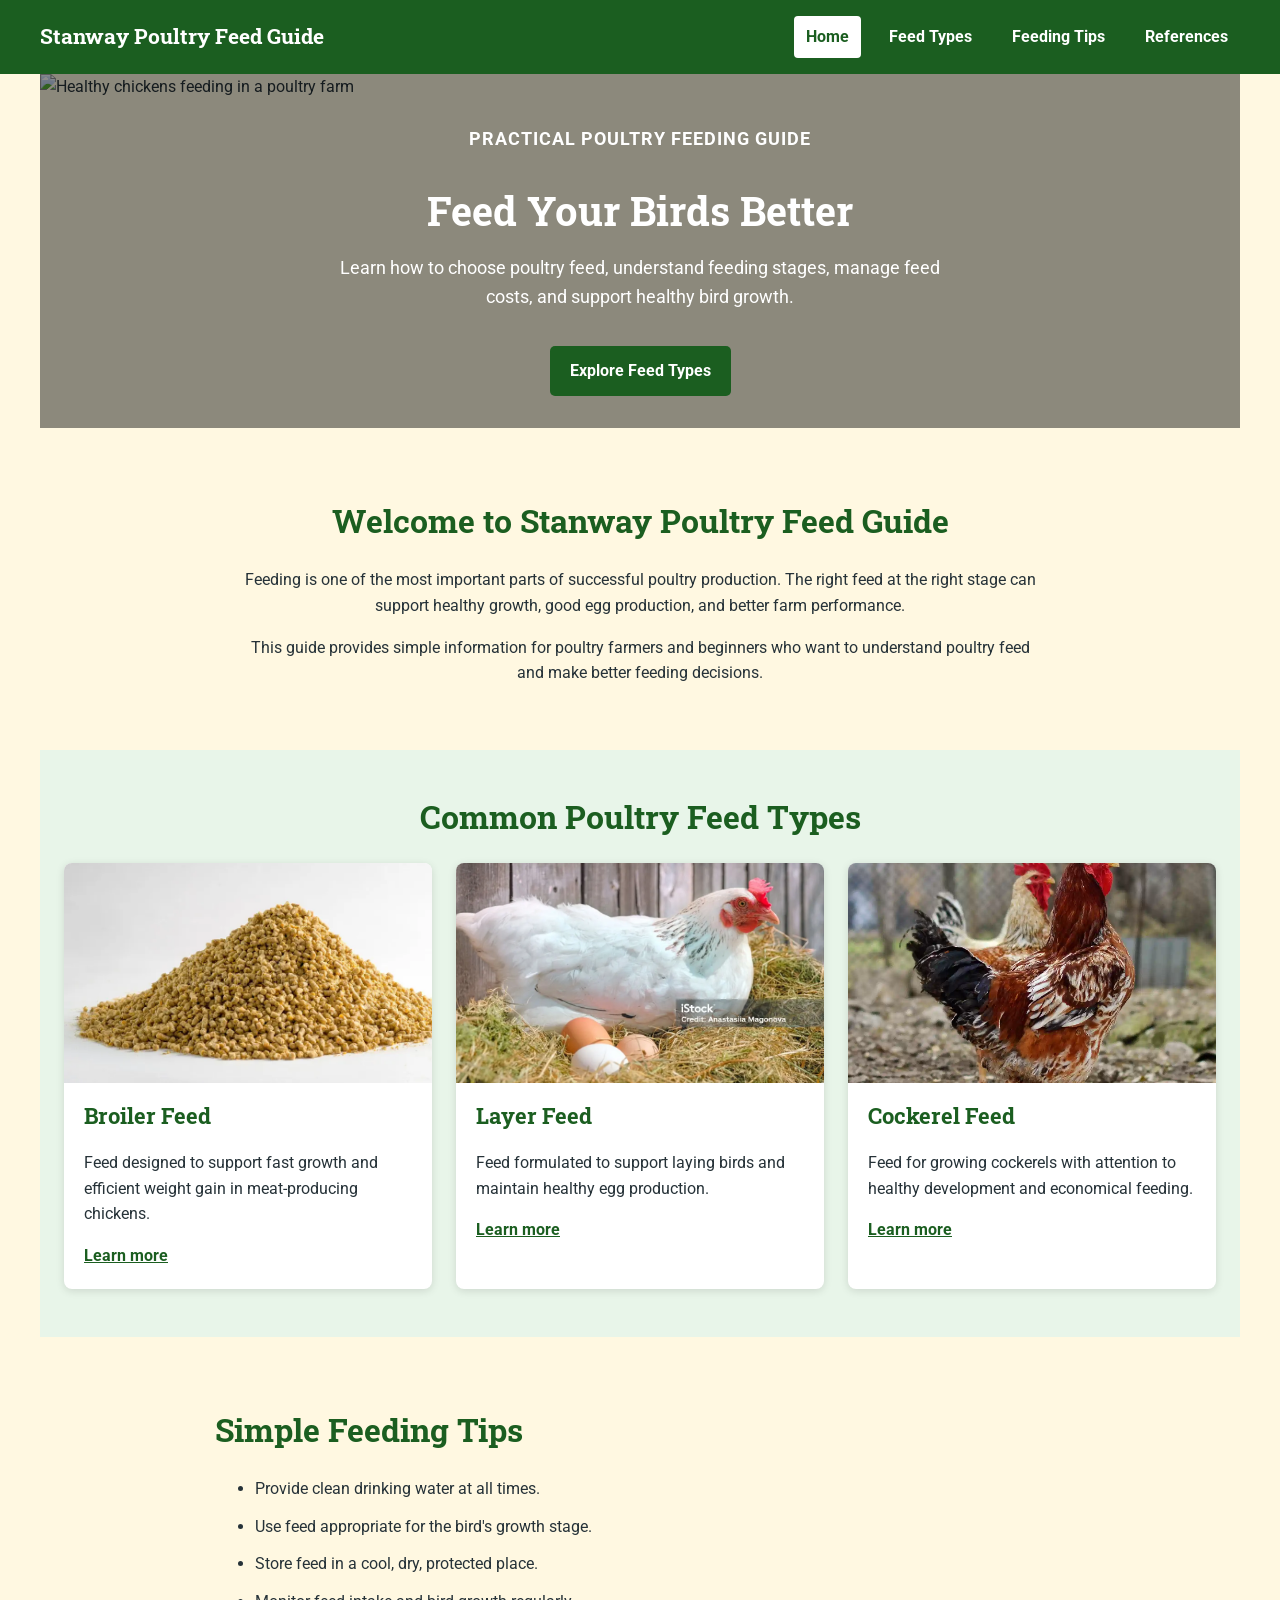
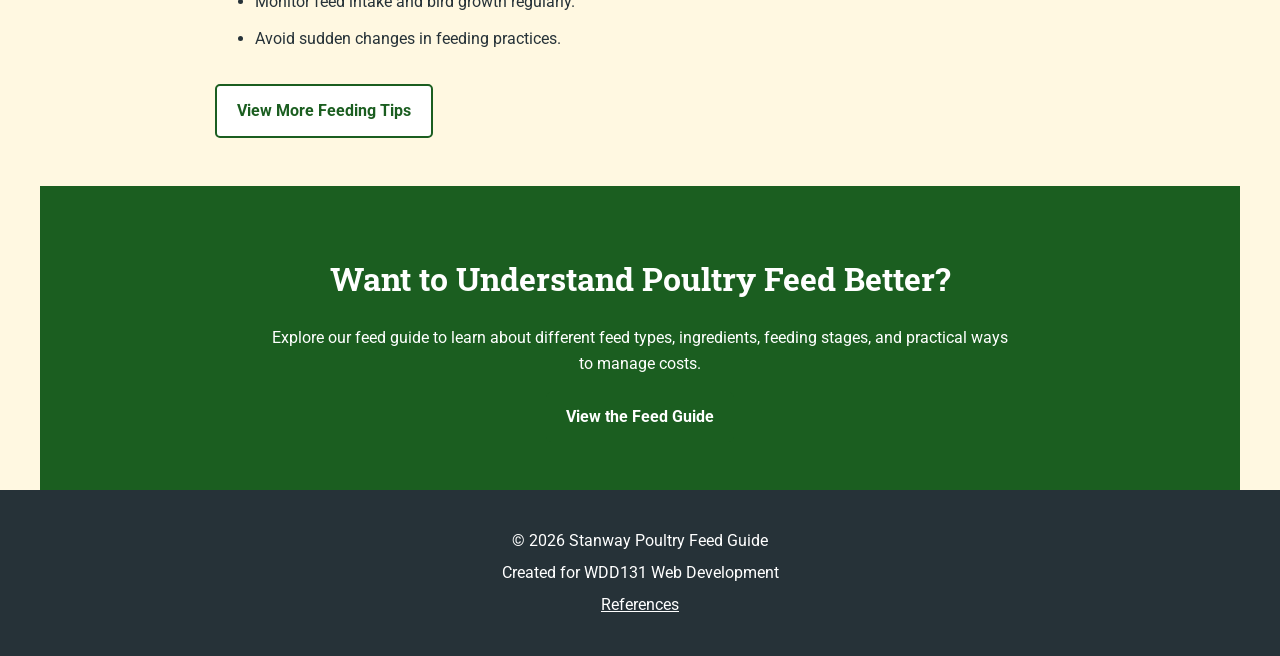
==== project/index.html @ 11e4b76f "project comm" ====
<!DOCTYPE html>
<html lang="en">
<head>
    <meta charset="UTF-8">
    <meta name="viewport" content="width=device-width, initial-scale=1.0">

    <meta
        name="description"
        content="Stanway Poultry Feed Guide helps poultry farmers understand feed types, feeding practices, ingredients, and ways to manage feed costs."
    >

    <meta name="author" content="Stanley Ihimjekwe">

    <title>Stanway Poultry Feed Guide | Home</title>

    <link rel="preconnect" href="https://fonts.googleapis.com">
    <link rel="preconnect" href="https://fonts.gstatic.com" crossorigin>

    <link
        href="https://fonts.googleapis.com/css2?family=Roboto&family=Roboto+Slab:wght@600;700&display=swap"
        rel="stylesheet"
    >

    <link rel="stylesheet" href="styles/project.css">
    <script src="scripts/project.js" defer></script>
</head>

<body>

    <header>
        <div class="header-content">
            <a class="logo" href="index.html">
                Stanway Poultry Feed Guide
            </a>

            <button
                id="menuButton"
                class="menu-button"
                aria-label="Open navigation menu"
                aria-expanded="false"
            >
                ☰
            </button>

            <nav id="mainNav">
                <a href="index.html" class="active">Home</a>
                <a href="feeds.html">Feed Types</a>
                <a href="tips.html">Feeding Tips</a>
                <a href="references.html">References</a>
            </nav>
        </div>
    </header>

    <main>

        <section class="hero">
            <img
                src="images/poultry-hero.webp"
                alt="Healthy chickens feeding in a poultry farm"
                width="1200"
                height="600"
            >

            <div class="hero-content">
                <p class="eyebrow">Practical Poultry Feeding Guide</p>

                <h1>Feed Your Birds Better</h1>

                <p>
                    Learn how to choose poultry feed, understand feeding stages,
                    manage feed costs, and support healthy bird growth.
                </p>

                <a class="button" href="feeds.html">
                    Explore Feed Types
                </a>
            </div>
        </section>

        <section class="intro">
            <h2>Welcome to Stanway Poultry Feed Guide</h2>

            <p>
                Feeding is one of the most important parts of successful poultry
                production. The right feed at the right stage can support healthy
                growth, good egg production, and better farm performance.
            </p>

            <p>
                This guide provides simple information for poultry farmers and
                beginners who want to understand poultry feed and make better
                feeding decisions.
            </p>
        </section>

        <section class="feed-preview">
            <h2>Common Poultry Feed Types</h2>

            <div class="card-grid">

                <article class="feed-card">
                    <img
                        src="images/broiler-feed.webp"
                        alt="Broiler chickens eating feed"
                        width="600"
                        height="400"
                        loading="lazy"
                    >

                    <div class="card-content">
                        <h3>Broiler Feed</h3>

                        <p>
                            Feed designed to support fast growth and efficient
                            weight gain in meat-producing chickens.
                        </p>

                        <a href="feeds.html">Learn more</a>
                    </div>
                </article>

                <article class="feed-card">
                    <img
                        src="images/layer-feed.webp"
                        alt="Layer chickens eating poultry feed"
                        width="600"
                        height="400"
                        loading="lazy"
                    >

                    <div class="card-content">
                        <h3>Layer Feed</h3>

                        <p>
                            Feed formulated to support laying birds and maintain
                            healthy egg production.
                        </p>

                        <a href="feeds.html">Learn more</a>
                    </div>
                </article>

                <article class="feed-card">
                    <img
                        src="images/cockerel-feed.webp"
                        alt="Young cockerels eating poultry feed"
                        width="600"
                        height="400"
                        loading="lazy"
                    >

                    <div class="card-content">
                        <h3>Cockerel Feed</h3>

                        <p>
                            Feed for growing cockerels with attention to healthy
                            development and economical feeding.
                        </p>

                        <a href="feeds.html">Learn more</a>
                    </div>
                </article>

            </div>
        </section>

        <section class="tips-preview">
            <div>
                <h2>Simple Feeding Tips</h2>

                <ul>
                    <li>Provide clean drinking water at all times.</li>
                    <li>Use feed appropriate for the bird's growth stage.</li>
                    <li>Store feed in a cool, dry, protected place.</li>
                    <li>Monitor feed intake and bird growth regularly.</li>
                    <li>Avoid sudden changes in feeding practices.</li>
                </ul>

                <a class="button secondary-button" href="tips.html">
                    View More Feeding Tips
                </a>
            </div>
        </section>

        <section class="call-to-action">
            <h2>Want to Understand Poultry Feed Better?</h2>

            <p>
                Explore our feed guide to learn about different feed types,
                ingredients, feeding stages, and practical ways to manage costs.
            </p>

            <a class="button" href="feeds.html">
                View the Feed Guide
            </a>
        </section>

    </main>

    <footer>
        <p>
            &copy; <span id="currentYear"> 2026 </span> Stanway Poultry Feed Guide
        </p>

        <p>
            Created for WDD131 Web Development
        </p>

        <p>
            <a href="references.html">References</a>
        </p>
    </footer>

</body>
</html>
---- project/styles/project.css ----
/* =========================
   GENERAL STYLES
========================= */

@media (max-width: 10px) {
    .hero img {
        height: 10px;
    }
}

:root {
    --dark-green: #1B5E20;
    --light-green: #E8F5E9;
    --cream: #FFF8E1;
    --dark-gray: #263238;
    --white: #FFFFFF;
    --border: #C8D6C9;
}

* {
    box-sizing: border-box;
}

body {
    margin: 0;
    font-family: "Roboto", sans-serif;
    color: var(--dark-gray);
    background-color: var(--cream);
    line-height: 1.6;
}

img {
    display: block;
    max-width: 100%;
    height: auto;
}

h1,
h2,
h3 {
    font-family: "Roboto Slab", serif;
    color: var(--dark-green);
    line-height: 1.2;
}

h1 {
    font-size: 2.5rem;
}

h2 {
    font-size: 2rem;
}

h3 {
    font-size: 1.35rem;
}

a {
    color: var(--dark-green);
}

a:hover {
    text-decoration-thickness: 2px;
}


/* =========================
   HEADER AND NAVIGATION
========================= */

header {
    background-color: var(--dark-green);
    color: var(--white);
    padding: 1rem;
}

.header-content {
    max-width: 1200px;
    margin: 0 auto;
    display: flex;
    align-items: center;
    justify-content: space-between;
    gap: 1rem;
}

.logo {
    color: var(--white);
    text-decoration: none;
    font-family: "Roboto Slab", serif;
    font-size: 1.3rem;
    font-weight: 700;
}

.logo:hover {
    text-decoration: none;
}

nav {
    display: flex;
    gap: 1rem;
    align-items: center;
}

nav a {
    color: var(--white);
    text-decoration: none;
    padding: 0.5rem 0.75rem;
    border-radius: 4px;
    font-weight: 700;
}

nav a:hover,
nav a.active {
    background-color: var(--white);
    color: var(--dark-green);
}

.menu-button {
    display: none;
    background: transparent;
    color: var(--white);
    border: 2px solid var(--white);
    border-radius: 4px;
    padding: 0.35rem 0.6rem;
    font-size: 1.3rem;
    cursor: pointer;
}


/* =========================
   HERO
========================= */

.hero {
    position: relative;
    min-height: 50px;
    display: flex;
    align-items: center;
    justify-content: center;
    overflow: hidden;
}

.hero img {
    position: absolute;
    inset: 0;
    width: 100%;
    height: 100%;
    object-fit: cover;
}

.hero::after {
    content: "";
    position: absolute;
    inset: 0;
    background-color: rgba(0, 0, 0, 0.45);
}

.hero-content {
    position: relative;
    z-index: 1;
    max-width: 700px;
    padding: 2rem;
    text-align: center;
    color: var(--white);
}

.hero-content h1 {
    color: var(--white);
    margin-bottom: 1rem;
}

.hero-content p {
    font-size: 1.15rem;
}

.hero-content .eyebrow {
    font-weight: 700;
    text-transform: uppercase;
    letter-spacing: 1px;
}


/* =========================
   BUTTONS
========================= */

.button {
    display: inline-block;
    background-color: var(--dark-green);
    color: var(--white);
    padding: 0.75rem 1.25rem;
    margin-top: 1rem;
    border-radius: 5px;
    text-decoration: none;
    font-weight: 700;
}

.button:hover {
    background-color: #0D4012;
    color: var(--white);
}

.secondary-button {
    background-color: var(--white);
    color: var(--dark-green);
    border: 2px solid var(--dark-green);
}

.secondary-button:hover {
    background-color: var(--dark-green);
    color: var(--white);
}


/* =========================
   GENERAL SECTIONS
========================= */

main {
    max-width: 1200px;
    margin: 0 auto;
}

.intro,
.feed-preview,
.tips-preview,
.call-to-action {
    padding: 3rem 1.5rem;
}

.intro {
    text-align: center;
    max-width: 900px;
    margin: 0 auto;
}

.intro p {
    max-width: 800px;
    margin: 1rem auto;
}


/* =========================
   FEED CARDS
========================= */

.feed-preview {
    background-color: var(--light-green);
}

.feed-preview h2 {
    text-align: center;
    margin-top: 0;
}

.card-grid {
    display: grid;
    grid-template-columns: repeat(3, 1fr);
    gap: 1.5rem;
}

.feed-card {
    background-color: var(--white);
    border-radius: 8px;
    overflow: hidden;
    box-shadow: 0 2px 8px rgba(0, 0, 0, 0.12);
}

.feed-card img {
    width: 100%;
    height: 220px;
    object-fit: cover;
}

.card-content {
    padding: 1.25rem;
}

.card-content h3 {
    margin-top: 0;
}

.card-content a {
    font-weight: 700;
}


/* =========================
   TIPS SECTION
========================= */

.tips-preview {
    background-color: var(--cream);
}

.tips-preview > div {
    max-width: 850px;
    margin: 0 auto;
}

.tips-preview li {
    margin-bottom: 0.75rem;
}


/* =========================
   CALL TO ACTION
========================= */

.call-to-action {
    background-color: var(--dark-green);
    color: var(--white);
    text-align: center;
}

.call-to-action h2 {
    color: var(--white);
}

.call-to-action p {
    max-width: 750px;
    margin: 0 auto;
}


/* =========================
   FEED PAGE
========================= */

.page-header {
    padding: 3rem 1.5rem;
    background-color: var(--light-green);
    text-align: center;
}

.page-header h1 {
    margin-bottom: 0.75rem;
}

.page-header p {
    max-width: 750px;
    margin: 0 auto;
}

.filter-section {
    padding: 2rem 1.5rem;
    text-align: center;
}

.filter-section label {
    font-weight: 700;
    margin-right: 0.5rem;
}

.filter-section select {
    padding: 0.65rem;
    border: 1px solid #777;
    border-radius: 4px;
    font: inherit;
}

.feed-list {
    padding: 2rem 1.5rem 4rem;
}

.feed-list-grid {
    display: grid;
    grid-template-columns: repeat(2, 1fr);
    gap: 1.5rem;
}

.feed-item {
    background-color: var(--white);
    border-left: 5px solid var(--dark-green);
    padding: 1.5rem;
    border-radius: 5px;
    box-shadow: 0 2px 7px rgba(0, 0, 0, 0.1);
}

.feed-item h2 {
    margin-top: 0;
    font-size: 1.5rem;
}

.feed-item .stage {
    font-weight: 700;
    color: var(--dark-green);
}


/* =========================
   TIPS PAGE
========================= */

.tips-content {
    padding: 3rem 1.5rem;
}

.tips-grid {
    display: grid;
    grid-template-columns: repeat(2, 1fr);
    gap: 1.5rem;
}

.tip-card {
    background-color: var(--white);
    padding: 1.5rem;
    border-radius: 7px;
    border-top: 4px solid var(--dark-green);
    box-shadow: 0 2px 7px rgba(0, 0, 0, 0.1);
}

.tip-card h2 {
    font-size: 1.4rem;
}


/* =========================
   FORM
========================= */

.form-section {
    background-color: var(--light-green);
    padding: 3rem 1.5rem;
}

.form-container {
    max-width: 750px;
    margin: 0 auto;
    background-color: var(--white);
    padding: 2rem;
    border-radius: 8px;
    box-shadow: 0 2px 8px rgba(0, 0, 0, 0.1);
}

form label {
    display: block;
    margin-top: 1rem;
    margin-bottom: 0.35rem;
    font-weight: 700;
}

form input,
form select,
form textarea {
    width: 100%;
    padding: 0.75rem;
    border: 1px solid #777;
    border-radius: 4px;
    font: inherit;
}

form textarea {
    min-height: 150px;
    resize: vertical;
}

form button {
    border: none;
    cursor: pointer;
    font: inherit;
}

.form-message {
    margin-top: 1rem;
    padding: 1rem;
    background-color: var(--light-green);
    border-left: 4px solid var(--dark-green);
    font-weight: 700;
}


/* =========================
   REFERENCES
========================= */

.references {
    padding: 3rem 1.5rem;
    max-width: 900px;
    margin: 0 auto;
}

.references li {
    margin-bottom: 1rem;
}


/* =========================
   FOOTER
========================= */

footer {
    background-color: var(--dark-gray);
    color: var(--white);
    text-align: center;
    padding: 2rem 1rem;
}

footer a {
    color: var(--white);
}

footer p {
    margin: 0.4rem 0;
}


/* =========================
   TABLET
========================= */

@media screen and (max-width: 800px) {

    .card-grid {
        grid-template-columns: 1fr;
    }

    .feed-list-grid,
    .tips-grid {
        grid-template-columns: 1fr;
    }

    .hero {
        min-height: 450px;
    }
}


/* =========================
   MOBILE
========================= */

@media screen and (max-width: 600px) {

    h1 {
        font-size: 2rem;
    }

    h2 {
        font-size: 1.6rem;
    }

    .header-content {
        flex-wrap: wrap;
    }

    .menu-button {
        display: block;
    }

    nav {
        display: none;
        width: 100%;
        flex-direction: column;
        align-items: stretch;
        gap: 0.25rem;
    }

    nav.open {
        display: flex;
    }

    nav a {
        text-align: center;
    }

    .hero {
        min-height: 500px;
    }

    .hero-content {
        padding: 1.5rem;
    }

    .hero-content p {
        font-size: 1rem;
    }

    .intro,
    .feed-preview,
    .tips-preview,
    .call-to-action,
    .tips-content,
    .form-section {
        padding: 2rem 1rem;
    }

    .form-container {
        padding: 1.25rem;
    }
}
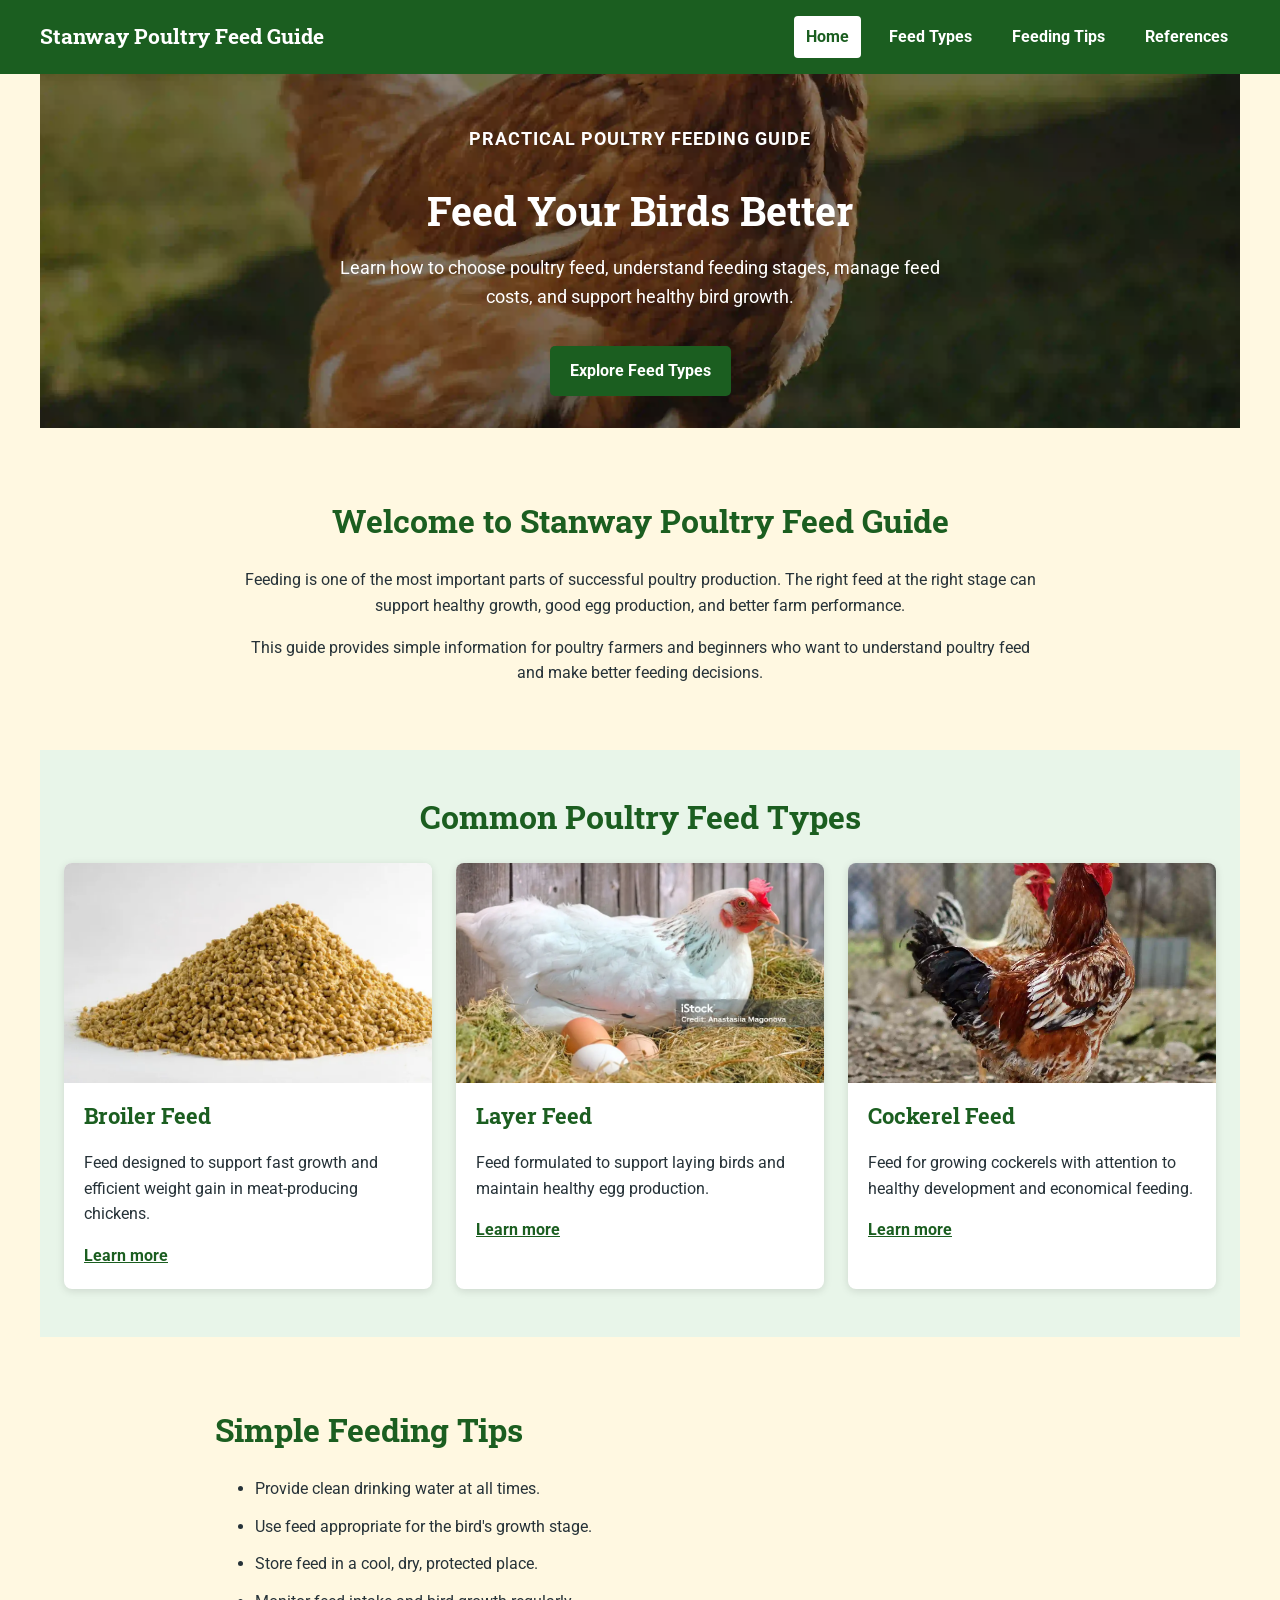
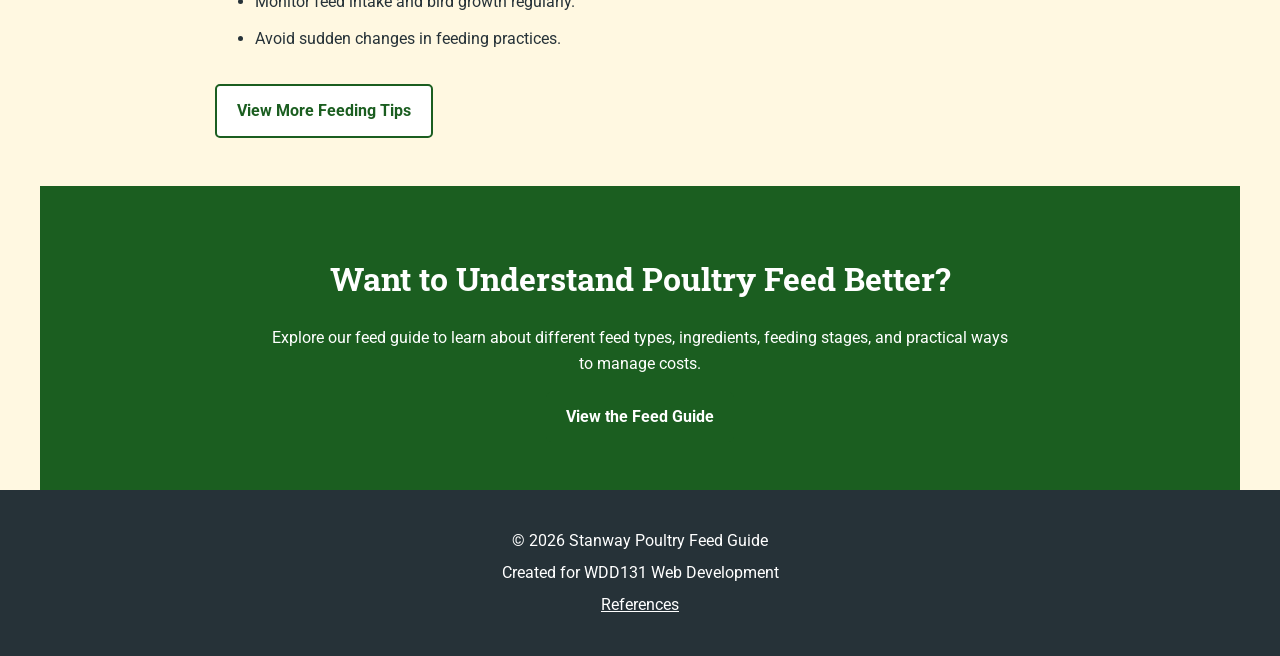
==== commit a24376f5: "changed the image name in the hero section" ====
--- a/project/index.html
+++ b/project/index.html
@@ -56,7 +56,7 @@
 
         <section class="hero">
             <img
-                src="images/poultry-hero.webp"
+                src="images/Poultry-hero.webp"
                 alt="Healthy chickens feeding in a poultry farm"
                 width="1200"
                 height="600"
